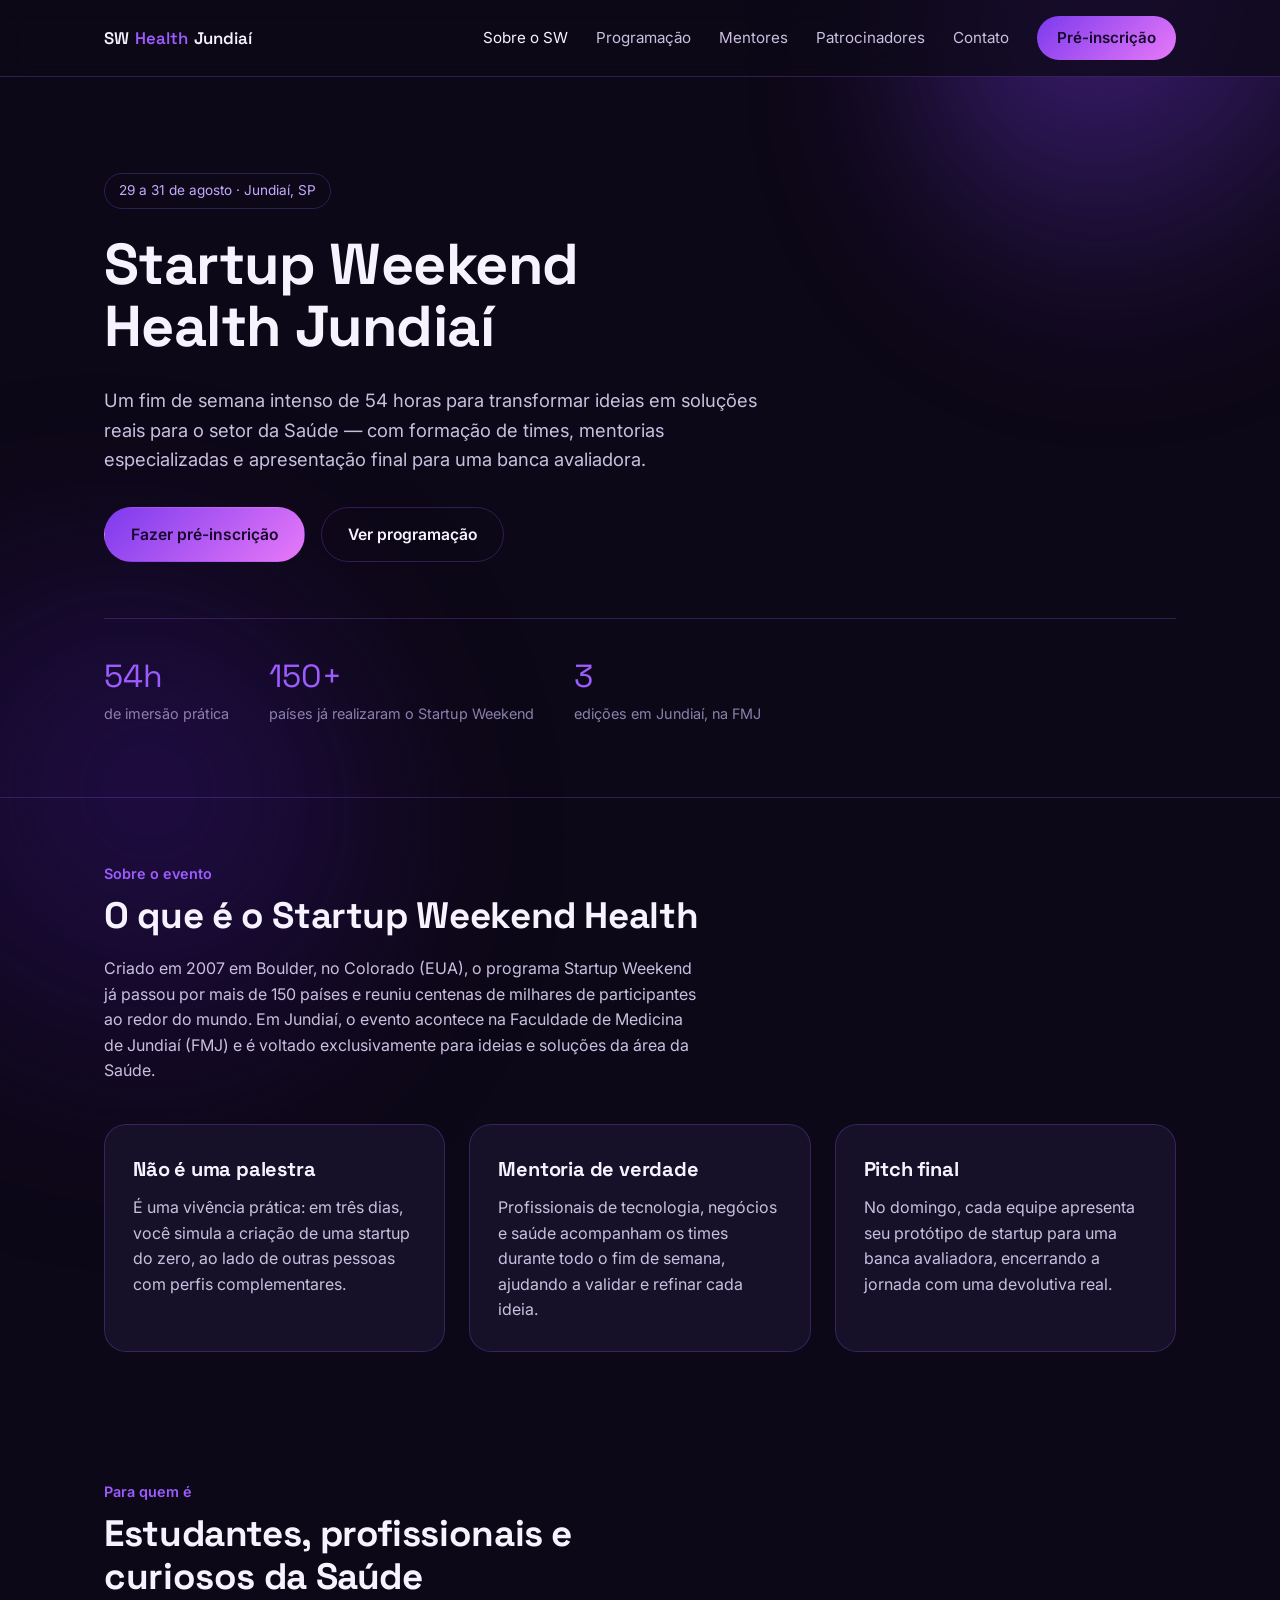
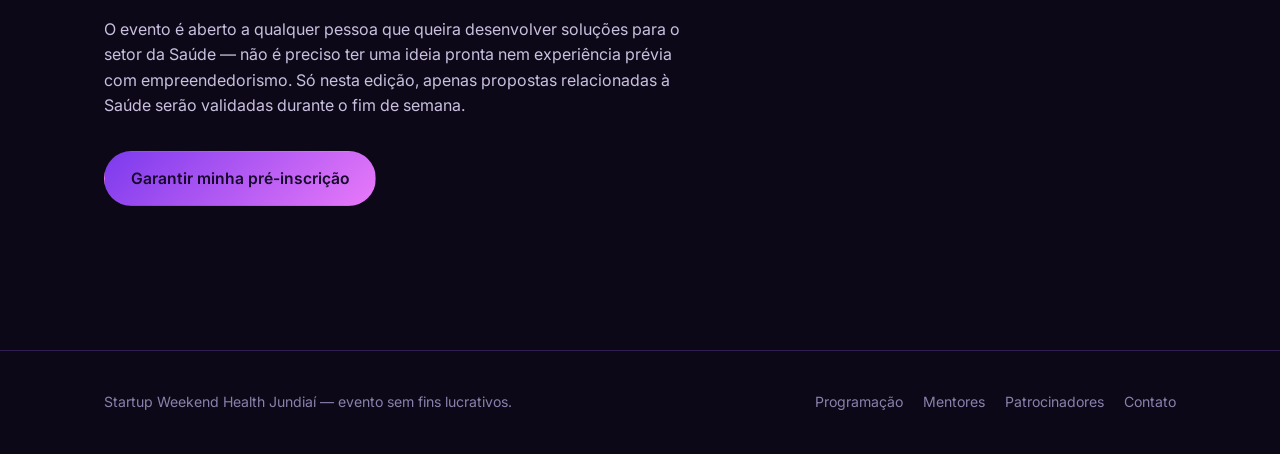
==== index.html @ fa0b4bf3 "SW site" ====
<!DOCTYPE html>
<html lang="pt-BR">
<head>
  <meta charset="UTF-8" />
  <meta name="viewport" content="width=device-width, initial-scale=1.0" />
  <title>Startup Weekend Health Jundiaí</title>
  <meta name="description" content="Startup Weekend Health Jundiaí — 54 horas para transformar ideias em soluções reais para a área da Saúde." />
  <link rel="preconnect" href="https://fonts.googleapis.com" />
  <link href="https://fonts.googleapis.com/css2?family=Space+Grotesk:wght@500;600;700&family=Inter:wght@400;500;600&display=swap" rel="stylesheet" />
  <link rel="stylesheet" href="style.css" />
</head>
<body>

  <header class="site-header">
    <nav class="nav">
      <a class="brand" href="index.html">SW <span>Health</span> Jundiaí</a>

      <button class="nav-toggle" aria-label="Abrir menu" aria-expanded="false">☰</button>

      <div class="nav-links">
        <a href="index.html" class="active">Sobre o SW</a>
        <a href="programacao.html">Programação</a>
        <a href="mentores.html">Mentores</a>
        <a href="patrocinadores.html">Patrocinadores</a>
        <a href="contato.html">Contato</a>
        <a class="nav-cta" href="https://forms.gle/SEU-LINK-AQUI" target="_blank" rel="noopener">Pré-inscrição</a>
      </div>
    </nav>
  </header>

  <main>
    <section class="hero">
      <div class="container">
        <span class="eyebrow-line">29 a 31 de agosto · Jundiaí, SP</span>
        <h1>Startup Weekend<br />Health Jundiaí</h1>
        <p class="lead">
          Um fim de semana intenso de 54 horas para transformar ideias em soluções reais
          para o setor da Saúde — com formação de times, mentorias especializadas e
          apresentação final para uma banca avaliadora.
        </p>

        <div class="hero-actions">
          <a class="btn btn-primary" href="https://forms.gle/SEU-LINK-AQUI" target="_blank" rel="noopener">Fazer pré-inscrição</a>
          <a class="btn btn-outline" href="programacao.html">Ver programação</a>
        </div>

        <div class="hero-stats">
          <div class="stat">
            <div class="num">54h</div>
            <div class="label">de imersão prática</div>
          </div>
          <div class="stat">
            <div class="num">150+</div>
            <div class="label">países já realizaram o Startup Weekend</div>
          </div>
          <div class="stat">
            <div class="num">3</div>
            <div class="label">edições em Jundiaí, na FMJ</div>
          </div>
        </div>
      </div>
    </section>

    <hr class="divider" />

    <section id="sobre">
      <div class="container">
        <div class="section-head">
          <span class="kicker">Sobre o evento</span>
          <h2>O que é o Startup Weekend Health</h2>
          <p>
            Criado em 2007 em Boulder, no Colorado (EUA), o programa Startup Weekend já
            passou por mais de 150 países e reuniu centenas de milhares de participantes
            ao redor do mundo. Em Jundiaí, o evento acontece na Faculdade de Medicina de
            Jundiaí (FMJ) e é voltado exclusivamente para ideias e soluções da área da Saúde.
          </p>
        </div>

        <div class="card-grid">
          <div class="card">
            <h3>Não é uma palestra</h3>
            <p>É uma vivência prática: em três dias, você simula a criação de uma startup do zero, ao lado de outras pessoas com perfis complementares.</p>
          </div>
          <div class="card">
            <h3>Mentoria de verdade</h3>
            <p>Profissionais de tecnologia, negócios e saúde acompanham os times durante todo o fim de semana, ajudando a validar e refinar cada ideia.</p>
          </div>
          <div class="card">
            <h3>Pitch final</h3>
            <p>No domingo, cada equipe apresenta seu protótipo de startup para uma banca avaliadora, encerrando a jornada com uma devolutiva real.</p>
          </div>
        </div>
      </div>
    </section>

    <section id="para-quem">
      <div class="container">
        <div class="section-head">
          <span class="kicker">Para quem é</span>
          <h2>Estudantes, profissionais e curiosos da Saúde</h2>
          <p>
            O evento é aberto a qualquer pessoa que queira desenvolver soluções para o setor
            da Saúde — não é preciso ter uma ideia pronta nem experiência prévia com
            empreendedorismo. Só nesta edição, apenas propostas relacionadas à Saúde serão
            validadas durante o fim de semana.
          </p>
          <div class="hero-actions">
            <a class="btn btn-primary" href="https://forms.gle/SEU-LINK-AQUI" target="_blank" rel="noopener">Garantir minha pré-inscrição</a>
          </div>
        </div>
      </div>
    </section>
  </main>

  <footer class="site-footer">
    <div class="container footer-inner">
      <p>Startup Weekend Health Jundiaí — evento sem fins lucrativos.</p>
      <div class="footer-links">
        <a href="programacao.html">Programação</a>
        <a href="mentores.html">Mentores</a>
        <a href="patrocinadores.html">Patrocinadores</a>
        <a href="contato.html">Contato</a>
      </div>
    </div>
  </footer>

  <script src="script.js"></script>
</body>
</html>
---- style.css ----
/* ===================================================================
   Startup Weekend Health Jundiaí — folha de estilos compartilhada
   =================================================================== */

:root {
  --bg-deep: #0d0817;
  --bg-panel: #161029;
  --bg-panel-soft: #1c1533;
  --purple-900: #2e1065;
  --purple-700: #4c1d95;
  --purple-500: #7c3aed;
  --purple-400: #9d5cff;
  --lilac-300: #c4a9ff;
  --pink-accent: #e879f9;
  --text-hi: #f6f3ff;
  --text-mid: #c9c0e0;
  --text-low: #8a80ab;
  --border-soft: rgba(157, 92, 255, 0.25);

  --font-display: "Space Grotesk", "Segoe UI", sans-serif;
  --font-body: "Inter", "Segoe UI", sans-serif;

  --radius-lg: 22px;
  --radius-md: 14px;
  --radius-sm: 8px;

  --max-width: 1120px;
}

* {
  box-sizing: border-box;
}

html {
  scroll-behavior: smooth;
}

body {
  margin: 0;
  background: var(--bg-deep);
  color: var(--text-hi);
  font-family: var(--font-body);
  line-height: 1.6;
  -webkit-font-smoothing: antialiased;
  overflow-x: hidden;
}

/* Fundo com "orbs" de gradiente, sem nenhuma imagem — apenas CSS */
body::before,
body::after {
  content: "";
  position: fixed;
  border-radius: 50%;
  filter: blur(90px);
  z-index: -1;
  pointer-events: none;
}

body::before {
  width: 520px;
  height: 520px;
  top: -180px;
  right: -160px;
  background: radial-gradient(circle at 30% 30%, var(--purple-500), transparent 70%);
  opacity: 0.55;
}

body::after {
  width: 620px;
  height: 620px;
  bottom: -260px;
  left: -220px;
  background: radial-gradient(circle at 60% 40%, var(--purple-900), transparent 70%);
  opacity: 0.7;
}

a {
  color: inherit;
  text-decoration: none;
}

img,
svg {
  max-width: 100%;
  display: block;
}

h1, h2, h3, h4 {
  font-family: var(--font-display);
  color: var(--text-hi);
  margin: 0 0 0.5em;
  letter-spacing: -0.01em;
}

h1 { font-size: clamp(2.4rem, 5vw, 3.6rem); line-height: 1.08; }
h2 { font-size: clamp(1.7rem, 3vw, 2.3rem); line-height: 1.16; }
h3 { font-size: 1.25rem; }

p {
  color: var(--text-mid);
  margin: 0 0 1em;
  max-width: 62ch;
}

.container {
  max-width: var(--max-width);
  margin: 0 auto;
  padding: 0 24px;
}

/* ---------------------------------------------------------------
   Cabeçalho / navegação
   --------------------------------------------------------------- */

.site-header {
  position: sticky;
  top: 0;
  z-index: 50;
  backdrop-filter: blur(14px);
  background: rgba(13, 8, 23, 0.75);
  border-bottom: 1px solid var(--border-soft);
}

.nav {
  display: flex;
  align-items: center;
  justify-content: space-between;
  padding: 16px 24px;
  max-width: var(--max-width);
  margin: 0 auto;
}

.brand {
  font-family: var(--font-display);
  font-weight: 600;
  font-size: 1.05rem;
  color: var(--text-hi);
  display: flex;
  align-items: baseline;
  gap: 6px;
}

.brand span {
  color: var(--purple-400);
}

.nav-links {
  display: flex;
  align-items: center;
  gap: 28px;
}

.nav-links a {
  color: var(--text-mid);
  font-size: 0.95rem;
  transition: color 0.2s ease;
}

.nav-links a:hover,
.nav-links a:focus-visible,
.nav-links a.active {
  color: var(--text-hi);
}

.nav-cta {
  padding: 10px 20px !important;
  border-radius: 999px;
  background: linear-gradient(135deg, var(--purple-500), var(--pink-accent));
  color: #17092c !important;
  font-weight: 600;
  white-space: nowrap;
}

.nav-cta:hover {
  filter: brightness(1.08);
}

.nav-toggle {
  display: none;
  background: none;
  border: 1px solid var(--border-soft);
  border-radius: var(--radius-sm);
  color: var(--text-hi);
  padding: 8px 10px;
  font-size: 1.1rem;
  cursor: pointer;
}

/* ---------------------------------------------------------------
   Hero
   --------------------------------------------------------------- */

.hero {
  padding: 96px 0 72px;
  text-align: left;
}

.eyebrow-line {
  display: inline-block;
  padding: 6px 14px;
  border-radius: 999px;
  border: 1px solid var(--border-soft);
  color: var(--lilac-300);
  font-size: 0.85rem;
  margin-bottom: 24px;
}

.hero p.lead {
  font-size: 1.15rem;
  max-width: 56ch;
}

.hero-actions {
  display: flex;
  flex-wrap: wrap;
  gap: 16px;
  margin-top: 32px;
}

.btn {
  display: inline-flex;
  align-items: center;
  gap: 8px;
  padding: 14px 26px;
  border-radius: 999px;
  font-weight: 600;
  font-size: 0.98rem;
  border: 1px solid transparent;
  cursor: pointer;
  transition: transform 0.15s ease, filter 0.15s ease;
}

.btn:hover {
  transform: translateY(-2px);
}

.btn-primary {
  background: linear-gradient(135deg, var(--purple-500), var(--pink-accent));
  color: #17092c;
}

.btn-outline {
  background: transparent;
  border-color: var(--border-soft);
  color: var(--text-hi);
}

.hero-stats {
  display: flex;
  flex-wrap: wrap;
  gap: 40px;
  margin-top: 56px;
  padding-top: 32px;
  border-top: 1px solid var(--border-soft);
}

.stat .num {
  font-family: var(--font-display);
  font-size: 2rem;
  color: var(--purple-400);
}

.stat .label {
  color: var(--text-low);
  font-size: 0.9rem;
}

/* ---------------------------------------------------------------
   Seções gerais
   --------------------------------------------------------------- */

section {
  padding: 64px 0;
}

.section-head {
  max-width: 60ch;
  margin-bottom: 40px;
}

.section-head .kicker {
  color: var(--purple-400);
  font-weight: 600;
  font-size: 0.9rem;
  display: block;
  margin-bottom: 10px;
}

.divider {
  height: 1px;
  background: var(--border-soft);
  border: none;
  margin: 0;
}

/* Cards */

.card-grid {
  display: grid;
  grid-template-columns: repeat(3, 1fr);
  gap: 24px;
}

.card {
  background: var(--bg-panel);
  border: 1px solid var(--border-soft);
  border-radius: var(--radius-lg);
  padding: 28px;
}

.card h3 {
  margin-bottom: 10px;
}

.card p {
  color: var(--text-mid);
  margin-bottom: 0;
}

/* ---------------------------------------------------------------
   Timeline da programação
   --------------------------------------------------------------- */

.timeline {
  display: flex;
  flex-direction: column;
  gap: 0;
  border-left: 2px solid var(--border-soft);
  margin-left: 8px;
}

.timeline-day {
  position: relative;
  padding: 0 0 48px 32px;
}

.timeline-day:last-child {
  padding-bottom: 0;
}

.timeline-day::before {
  content: "";
  position: absolute;
  left: -7px;
  top: 4px;
  width: 12px;
  height: 12px;
  border-radius: 50%;
  background: var(--purple-400);
  box-shadow: 0 0 0 4px rgba(157, 92, 255, 0.2);
}

.timeline-day .day-name {
  font-family: var(--font-display);
  color: var(--purple-400);
  font-size: 0.95rem;
  margin-bottom: 4px;
}

.timeline-day h3 {
  margin-bottom: 12px;
}

.timeline-list {
  list-style: none;
  margin: 0;
  padding: 0;
  display: grid;
  gap: 10px;
}

.timeline-list li {
  color: var(--text-mid);
  padding-left: 18px;
  position: relative;
}

.timeline-list li::before {
  content: "";
  position: absolute;
  left: 0;
  top: 0.55em;
  width: 6px;
  height: 6px;
  border-radius: 50%;
  background: var(--lilac-300);
}

.note-box {
  margin-top: 40px;
  padding: 18px 22px;
  border-radius: var(--radius-md);
  border: 1px dashed var(--border-soft);
  background: var(--bg-panel-soft);
  color: var(--text-low);
  font-size: 0.92rem;
}

/* ---------------------------------------------------------------
   Placeholder ("em breve")
   --------------------------------------------------------------- */

.placeholder-panel {
  border: 1px solid var(--border-soft);
  background: var(--bg-panel);
  border-radius: var(--radius-lg);
  padding: 56px 40px;
  text-align: center;
  max-width: 640px;
  margin: 0 auto;
}

.placeholder-panel .icon-ring {
  width: 64px;
  height: 64px;
  border-radius: 50%;
  border: 2px solid var(--purple-400);
  display: flex;
  align-items: center;
  justify-content: center;
  margin: 0 auto 24px;
  font-family: var(--font-display);
  font-size: 1.4rem;
  color: var(--purple-400);
}

.placeholder-panel p {
  margin: 0 auto;
}

/* ---------------------------------------------------------------
   Contato
   --------------------------------------------------------------- */

.contact-panel {
  display: grid;
  grid-template-columns: 1.1fr 0.9fr;
  gap: 40px;
  align-items: center;
  background: var(--bg-panel);
  border: 1px solid var(--border-soft);
  border-radius: var(--radius-lg);
  padding: 48px;
}

.whatsapp-btn {
  display: inline-flex;
  align-items: center;
  gap: 12px;
  padding: 18px 30px;
  border-radius: var(--radius-md);
  background: linear-gradient(135deg, #25d366, #128c7e);
  color: #06210f;
  font-weight: 700;
  font-size: 1.05rem;
}

.whatsapp-btn:hover {
  filter: brightness(1.06);
}

.contact-detail {
  display: flex;
  gap: 14px;
  align-items: flex-start;
  margin-bottom: 18px;
}

.contact-detail .dot {
  width: 8px;
  height: 8px;
  border-radius: 50%;
  background: var(--purple-400);
  margin-top: 8px;
  flex-shrink: 0;
}

/* ---------------------------------------------------------------
   Rodapé
   --------------------------------------------------------------- */

.site-footer {
  border-top: 1px solid var(--border-soft);
  padding: 40px 0;
  margin-top: 40px;
}

.footer-inner {
  display: flex;
  justify-content: space-between;
  align-items: center;
  flex-wrap: wrap;
  gap: 16px;
}

.footer-inner p {
  margin: 0;
  color: var(--text-low);
  font-size: 0.88rem;
}

.footer-links {
  display: flex;
  gap: 20px;
}

.footer-links a {
  color: var(--text-low);
  font-size: 0.88rem;
}

.footer-links a:hover {
  color: var(--text-hi);
}

/* ---------------------------------------------------------------
   Responsivo
   --------------------------------------------------------------- */

@media (max-width: 860px) {
  .card-grid {
    grid-template-columns: 1fr;
  }

  .contact-panel {
    grid-template-columns: 1fr;
    padding: 32px;
  }
}

@media (max-width: 720px) {
  .nav-toggle {
    display: inline-flex;
  }

  .nav-links {
    position: absolute;
    top: 100%;
    left: 0;
    right: 0;
    background: var(--bg-panel);
    border-bottom: 1px solid var(--border-soft);
    flex-direction: column;
    align-items: flex-start;
    gap: 4px;
    padding: 16px 24px 24px;
    display: none;
  }

  .nav-links.open {
    display: flex;
  }

  .nav-links a {
    width: 100%;
    padding: 10px 0;
  }

  .nav-cta {
    margin-top: 8px;
  }

  .hero {
    padding: 56px 0 48px;
    text-align: left;
  }

  .hero-stats {
    gap: 24px;
  }
}

@media (prefers-reduced-motion: reduce) {
  html {
    scroll-behavior: auto;
  }

  .btn:hover {
    transform: none;
  }
}

/* Foco visível para acessibilidade */
a:focus-visible,
button:focus-visible {
  outline: 2px solid var(--purple-400);
  outline-offset: 3px;
}
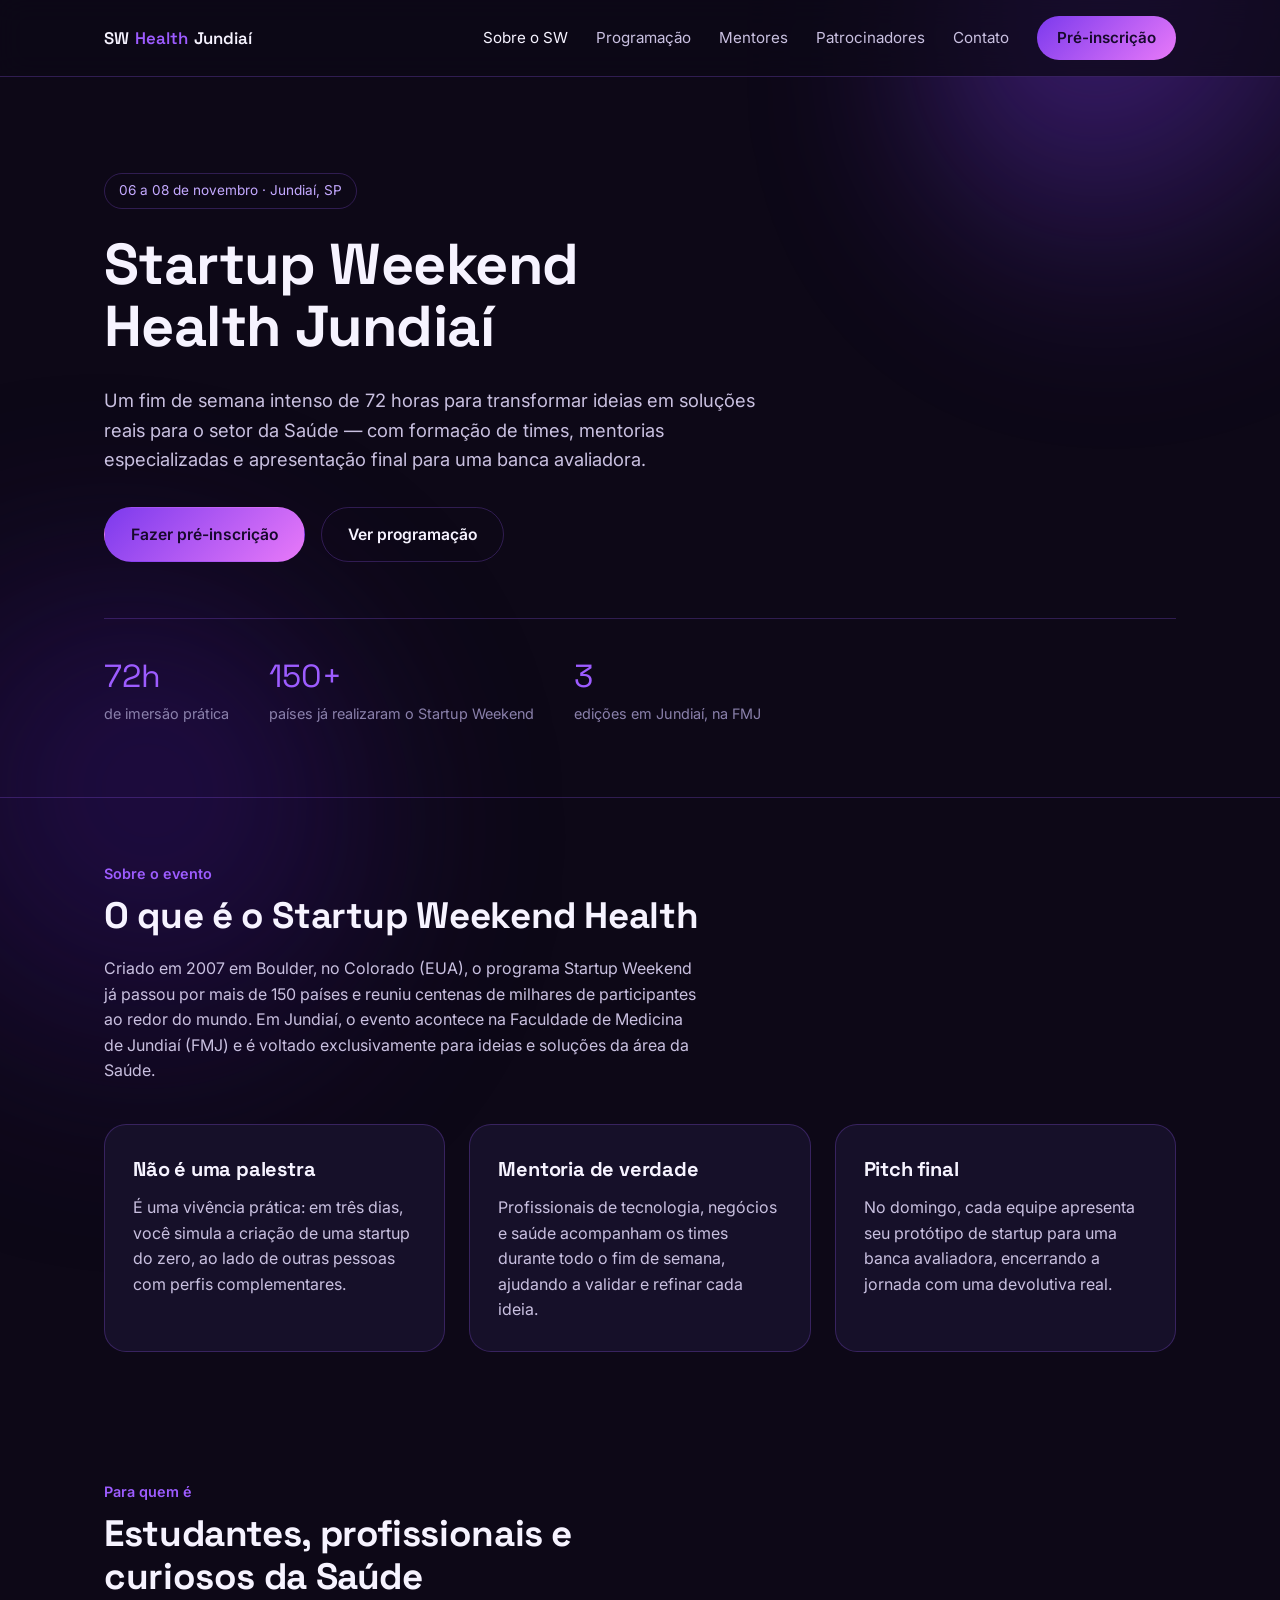
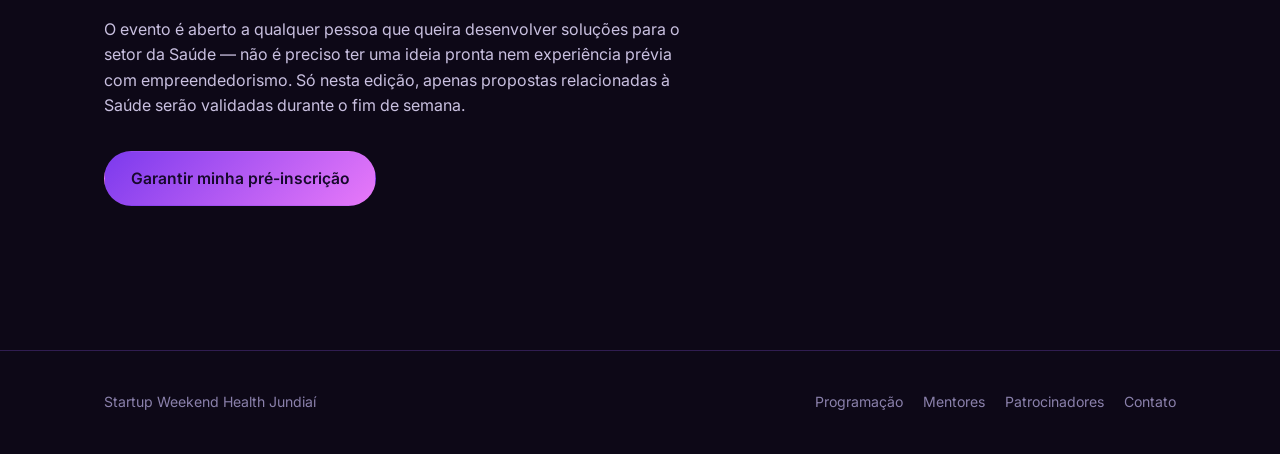
==== commit 8d346369: "Ajustes" ====
--- a/index.html
+++ b/index.html
@@ -23,7 +23,7 @@
         <a href="mentores.html">Mentores</a>
         <a href="patrocinadores.html">Patrocinadores</a>
         <a href="contato.html">Contato</a>
-        <a class="nav-cta" href="https://forms.gle/SEU-LINK-AQUI" target="_blank" rel="noopener">Pré-inscrição</a>
+        <a class="nav-cta" href="https://docs.google.com/forms/d/e/1FAIpQLSeYZwWPNY_xny7zik6oMriSYlmsEleIv-zQYHkAwXCpuwQT4w/viewform?usp=header" target="_blank" rel="noopener">Pré-inscrição</a>
       </div>
     </nav>
   </header>
@@ -31,22 +31,22 @@
   <main>
     <section class="hero">
       <div class="container">
-        <span class="eyebrow-line">29 a 31 de agosto · Jundiaí, SP</span>
+        <span class="eyebrow-line">06 a 08 de novembro · Jundiaí, SP</span>
         <h1>Startup Weekend<br />Health Jundiaí</h1>
         <p class="lead">
-          Um fim de semana intenso de 54 horas para transformar ideias em soluções reais
+          Um fim de semana intenso de 72 horas para transformar ideias em soluções reais
           para o setor da Saúde — com formação de times, mentorias especializadas e
           apresentação final para uma banca avaliadora.
         </p>
 
         <div class="hero-actions">
-          <a class="btn btn-primary" href="https://forms.gle/SEU-LINK-AQUI" target="_blank" rel="noopener">Fazer pré-inscrição</a>
+          <a class="btn btn-primary" href="https://docs.google.com/forms/d/e/1FAIpQLSeYZwWPNY_xny7zik6oMriSYlmsEleIv-zQYHkAwXCpuwQT4w/viewform?usp=header" target="_blank" rel="noopener">Fazer pré-inscrição</a>
           <a class="btn btn-outline" href="programacao.html">Ver programação</a>
         </div>
 
         <div class="hero-stats">
           <div class="stat">
-            <div class="num">54h</div>
+            <div class="num">72h</div>
             <div class="label">de imersão prática</div>
           </div>
           <div class="stat">
@@ -105,7 +105,7 @@
             validadas durante o fim de semana.
           </p>
           <div class="hero-actions">
-            <a class="btn btn-primary" href="https://forms.gle/SEU-LINK-AQUI" target="_blank" rel="noopener">Garantir minha pré-inscrição</a>
+            <a class="btn btn-primary" href="https://docs.google.com/forms/d/e/1FAIpQLSeYZwWPNY_xny7zik6oMriSYlmsEleIv-zQYHkAwXCpuwQT4w/viewform?usp=header" target="_blank" rel="noopener">Garantir minha pré-inscrição</a>
           </div>
         </div>
       </div>
@@ -114,7 +114,7 @@
 
   <footer class="site-footer">
     <div class="container footer-inner">
-      <p>Startup Weekend Health Jundiaí — evento sem fins lucrativos.</p>
+      <p>Startup Weekend Health Jundiaí</p>
       <div class="footer-links">
         <a href="programacao.html">Programação</a>
         <a href="mentores.html">Mentores</a>
@@ -126,4 +126,4 @@
 
   <script src="script.js"></script>
 </body>
-</html>
+</html>
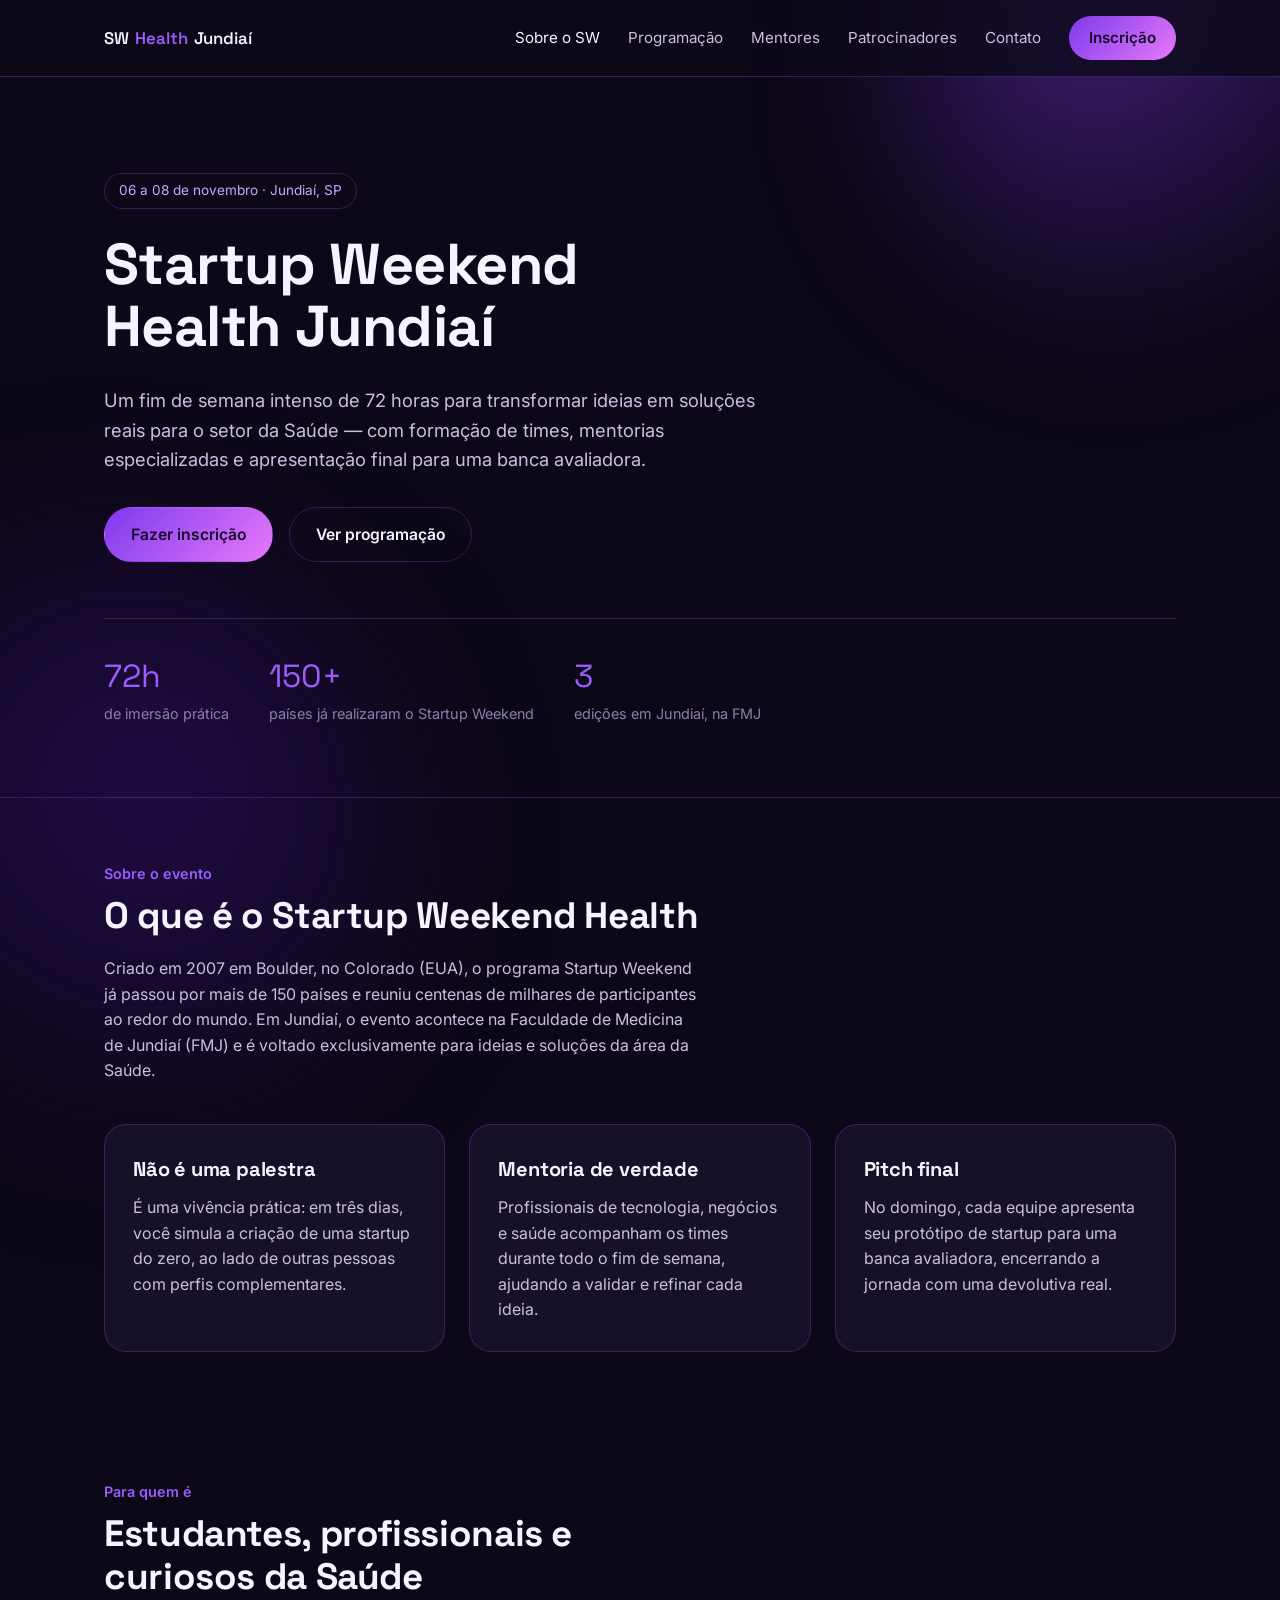
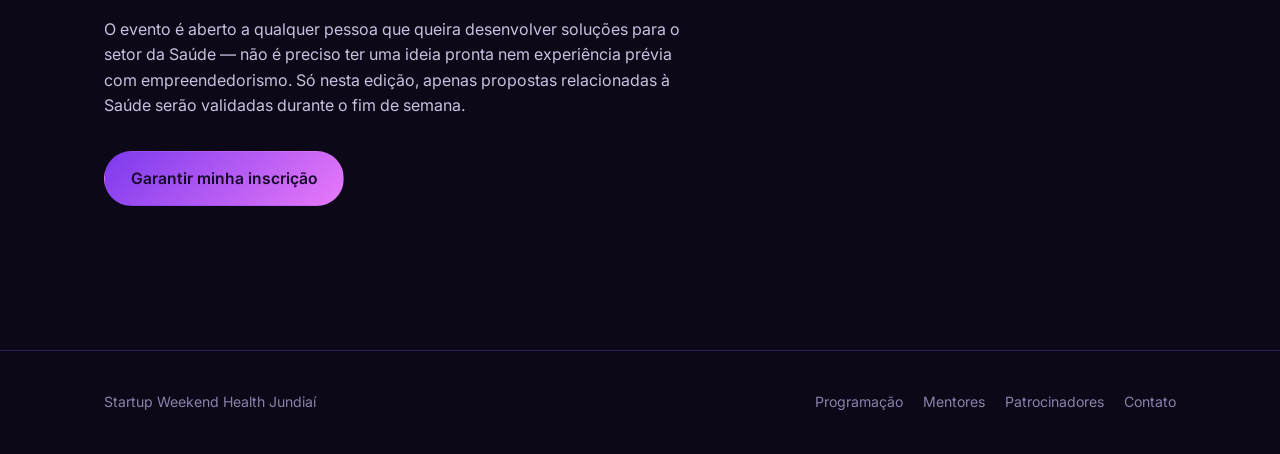
==== commit 6be99b32: "Imprlementação do link de inscrição do Sw 1° Lote" ====
--- a/index.html
+++ b/index.html
@@ -23,7 +23,7 @@
         <a href="mentores.html">Mentores</a>
         <a href="patrocinadores.html">Patrocinadores</a>
         <a href="contato.html">Contato</a>
-        <a class="nav-cta" href="https://docs.google.com/forms/d/e/1FAIpQLSeYZwWPNY_xny7zik6oMriSYlmsEleIv-zQYHkAwXCpuwQT4w/viewform?usp=header" target="_blank" rel="noopener">Pré-inscrição</a>
+        <a class="nav-cta" href="https://www.sympla.com.br/evento/startup-weekend-jundiai-2026/3576381*" target="_blank" rel="noopener">Inscrição</a>
       </div>
     </nav>
   </header>
@@ -40,7 +40,7 @@
         </p>
 
         <div class="hero-actions">
-          <a class="btn btn-primary" href="https://docs.google.com/forms/d/e/1FAIpQLSeYZwWPNY_xny7zik6oMriSYlmsEleIv-zQYHkAwXCpuwQT4w/viewform?usp=header" target="_blank" rel="noopener">Fazer pré-inscrição</a>
+          <a class="btn btn-primary" href="https://www.sympla.com.br/evento/startup-weekend-jundiai-2026/3576381*" target="_blank" rel="noopener">Fazer inscrição</a>
           <a class="btn btn-outline" href="programacao.html">Ver programação</a>
         </div>
 
@@ -105,7 +105,7 @@
             validadas durante o fim de semana.
           </p>
           <div class="hero-actions">
-            <a class="btn btn-primary" href="https://docs.google.com/forms/d/e/1FAIpQLSeYZwWPNY_xny7zik6oMriSYlmsEleIv-zQYHkAwXCpuwQT4w/viewform?usp=header" target="_blank" rel="noopener">Garantir minha pré-inscrição</a>
+            <a class="btn btn-primary" href="https://www.sympla.com.br/evento/startup-weekend-jundiai-2026/3576381*" target="_blank" rel="noopener">Garantir minha inscrição</a>
           </div>
         </div>
       </div>
